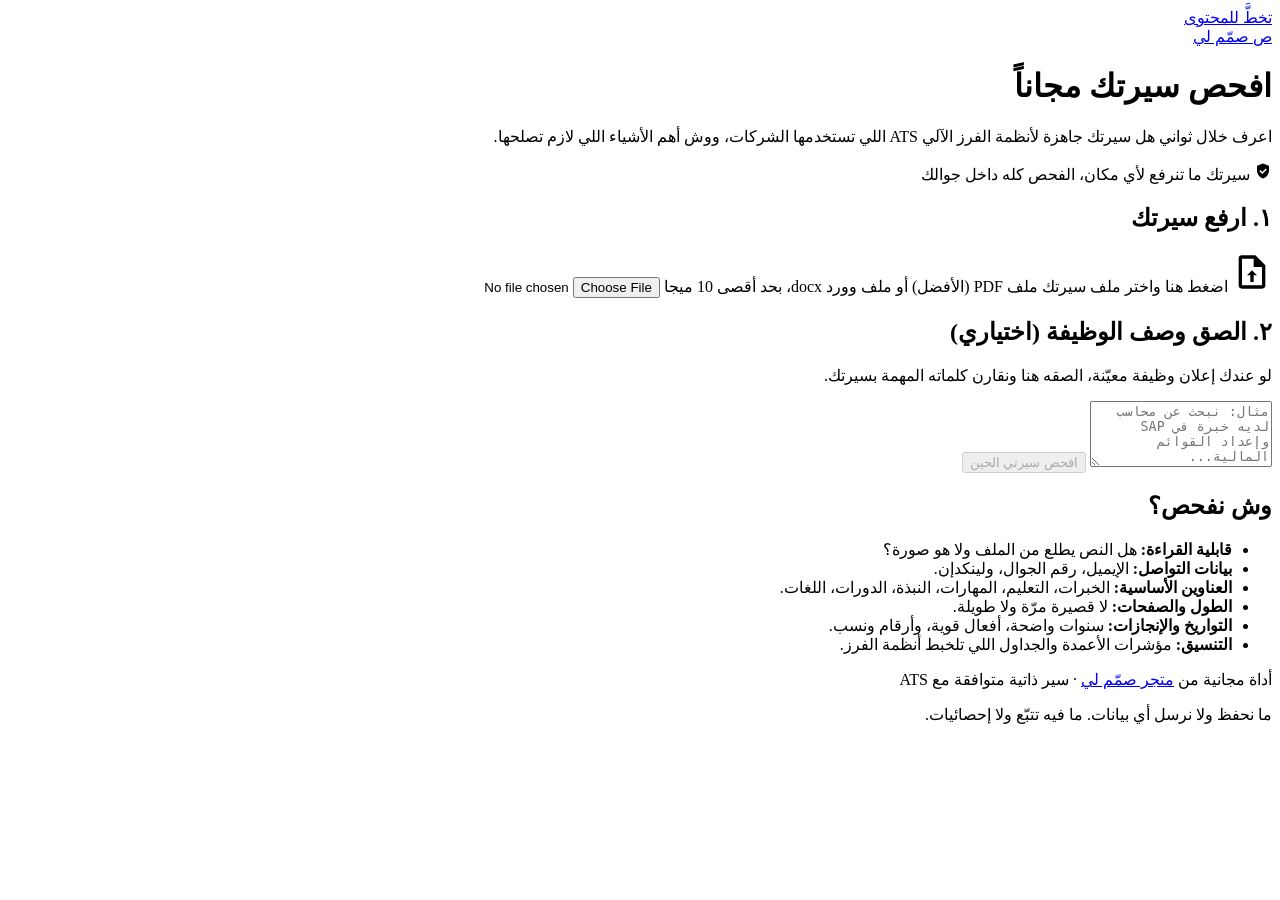
==== index.html @ 7c167434 "Add files via upload" ====
<!doctype html>
<html lang="ar" dir="rtl">
<head>
<meta charset="utf-8">
<meta name="viewport" content="width=device-width, initial-scale=1">
<title>افحص سيرتك الذاتية ATS مجاناً | صمّم لي</title>
<meta name="description" content="أداة مجانية من صمّم لي تفحص سيرتك الذاتية وتعطيك نسبة جاهزية تقديرية لأنظمة الفرز ATS وأهم الملاحظات خلال ثواني. الفحص كله داخل جهازك وسيرتك ما تنرفع لأي مكان.">
<meta name="theme-color" content="#141e38">
<link rel="canonical" href="https://fooz1980k-sudo.github.io/smmly-ats-check/">
<meta property="og:type" content="website">
<meta property="og:locale" content="ar_SA">
<meta property="og:site_name" content="صمّم لي">
<meta property="og:title" content="افحص سيرتك الذاتية ATS مجاناً | صمّم لي">
<meta property="og:description" content="ارفع سيرتك PDF واعرف نسبة جاهزيتها لأنظمة الفرز ATS وأهم الملاحظات فوراً. مجاني، وسيرتك ما تطلع من جهازك.">
<meta property="og:url" content="https://fooz1980k-sudo.github.io/smmly-ats-check/">
<meta property="og:image" content="https://fooz1980k-sudo.github.io/smmly-ats-check/assets/og.jpg">
<meta property="og:image:width" content="1200">
<meta property="og:image:height" content="630">
<meta property="og:image:alt" content="افحص سيرتك مجاناً - أداة فحص ATS من صمّم لي">
<meta name="twitter:card" content="summary_large_image">
<meta name="twitter:title" content="افحص سيرتك الذاتية ATS مجاناً | صمّم لي">
<meta name="twitter:description" content="نسبة جاهزية تقديرية لسيرتك مع أنظمة الفرز ATS وأهم الملاحظات، مجاناً وداخل جهازك.">
<meta name="twitter:image" content="https://fooz1980k-sudo.github.io/smmly-ats-check/assets/og.jpg">
<link rel="icon" href="assets/favicon.svg" type="image/svg+xml">
<link rel="preconnect" href="https://fonts.googleapis.com">
<link rel="preconnect" href="https://fonts.gstatic.com" crossorigin>
<link href="https://fonts.googleapis.com/css2?family=IBM+Plex+Sans+Arabic:wght@400;500;600;700&display=swap" rel="stylesheet">
<link rel="stylesheet" href="assets/style.css">
</head>
<body>
<a class="skip" href="#main">تخطَّ للمحتوى</a>

<header class="hero">
  <div class="wrap">
    <a class="brand" href="https://smmlystore.com/" target="_blank" rel="noopener" aria-label="متجر صمّم لي">
      <span class="brand-mark" aria-hidden="true">ص</span>
      <span class="brand-name">صمّم لي</span>
    </a>
    <h1>افحص سيرتك <span class="accent">مجاناً</span></h1>
    <p class="lead">اعرف خلال ثواني هل سيرتك جاهزة لأنظمة الفرز الآلي <bdi>ATS</bdi> اللي تستخدمها الشركات، ووش أهم الأشياء اللي لازم تصلحها.</p>
    <p class="privacy" id="privacy">
      <svg viewBox="0 0 24 24" width="18" height="18" aria-hidden="true"><path fill="currentColor" d="M12 2 4 5v6c0 5 3.4 9.7 8 11 4.6-1.3 8-6 8-11V5l-8-3Zm-1 14-4-4 1.4-1.4L11 13.2l4.6-4.6L17 10l-6 6Z"/></svg>
      <span>سيرتك ما تنرفع لأي مكان، الفحص كله داخل جوالك</span>
    </p>
  </div>
</header>

<main id="main" class="wrap">
  <section class="card upload-card" aria-labelledby="upload-title">
    <h2 id="upload-title">١. ارفع سيرتك</h2>
    <label class="drop" id="drop" for="cv">
      <svg viewBox="0 0 24 24" width="40" height="40" aria-hidden="true"><path fill="currentColor" d="M14 2H6a2 2 0 0 0-2 2v16a2 2 0 0 0 2 2h12a2 2 0 0 0 2-2V8l-6-6Zm4 18H6V4h7v5h5v11Zm-9-6h2v4h2v-4h2l-3-3-3 3Z"/></svg>
      <span class="drop-title">اضغط هنا واختر ملف سيرتك</span>
      <span class="drop-hint">ملف <bdi>PDF</bdi> (الأفضل) أو ملف وورد <bdi>docx</bdi>، بحد أقصى 10 ميجا</span>
      <span class="file-name" id="fileName" hidden></span>
    </label>
    <input id="cv" class="sr-only" type="file" accept=".pdf,application/pdf,.docx,application/vnd.openxmlformats-officedocument.wordprocessingml.document">

    <h2 class="mt" id="jd-title"><label for="jd">٢. الصق وصف الوظيفة (اختياري)</label></h2>
    <p class="muted small" id="jd-help">لو عندك إعلان وظيفة معيّنة، الصقه هنا ونقارن كلماته المهمة بسيرتك.</p>
    <textarea id="jd" rows="4" aria-describedby="jd-help" placeholder="مثال: نبحث عن محاسب لديه خبرة في SAP وإعداد القوائم المالية..."></textarea>

    <button id="go" class="btn btn-primary btn-block" type="button" disabled>افحص سيرتي الحين</button>
    <p class="error" id="error" role="alert" hidden></p>
  </section>

  <section id="results" class="results" aria-live="polite" aria-busy="false" tabindex="-1">
    <div id="loading" class="card loading" hidden>
      <span class="spinner" aria-hidden="true"></span>
      <span>جاري قراءة سيرتك وفحصها داخل جهازك...</span>
    </div>

    <div id="report" hidden>
      <div class="card score-card">
        <div class="ring-wrap">
          <svg class="ring" viewBox="0 0 120 120" aria-hidden="true">
            <circle class="ring-bg" cx="60" cy="60" r="52"></circle>
            <circle class="ring-fg" id="ringFg" cx="60" cy="60" r="52"></circle>
          </svg>
          <div class="ring-text">
            <span class="ring-num" id="scoreNum">0٪</span>
            <span class="ring-sub">جاهزية تقديرية</span>
          </div>
        </div>
        <p class="score-label" id="scoreLabel"></p>
        <p class="score-sum" id="scoreSummary"></p>
        <p class="disclaimer">النتيجة تقديرية مبنية على قواعد عامة لأنظمة الفرز (ATS)، وما تمثل نظام شركة معينة.</p>
      </div>

      <div id="imageWarn" class="card warn-card" hidden>
        <h3>⚠️ سيرتك صورة!</h3>
        <p>ما قدرنا نقرأ نص من الملف. غالباً سيرتك محفوظة كصورة أو مسوية من برنامج تصميم بدون نص حقيقي، وأنظمة الـ <bdi>ATS</bdi> بتشوفها <strong>فاضية</strong> وممكن ترفضها تلقائياً.</p>
        <p class="small">الحل: سوّها من جديد بقالب نصّي متوافق مع ATS، وصدّرها PDF من Word أو Google Docs.</p>
      </div>

      <div class="card">
        <h3>أهم الملاحظات</h3>
        <ol class="issues" id="issues"></ol>
      </div>

      <div class="card" id="jdCard" hidden>
        <h3>التطابق مع وصف الوظيفة: <span id="jdPct" class="pct"></span></h3>
        <p class="small muted" id="jdNote"></p>
        <h4>كلمات موجودة في سيرتك</h4>
        <ul class="chips ok" id="jdMatched"></ul>
        <h4>كلمات ناقصة (أضفها لو تنطبق عليك)</h4>
        <ul class="chips miss" id="jdMissing"></ul>
      </div>

      <div class="card cta-card">
        <h3>تبي سيرتك تعدّي الفرز وتوصل للمقابلة؟</h3>
        <p>فريق <strong>صمّم لي</strong> يصمم لك سيرة متوافقة مع <bdi>ATS</bdi> بالعربي والإنجليزي.</p>
        <a class="btn btn-primary btn-block" id="ctaFix" target="_blank" rel="noopener" href="https://smmlystore.com/%D8%A7%D9%84%D8%B3%D9%8A%D8%B1-%D8%A7%D9%84%D8%B0%D8%A7%D8%AA%D9%8A%D8%A9/c1544023681">خلّنا نصلحها لك</a>
        <a class="btn btn-gold btn-block" id="ctaPro" target="_blank" rel="noopener" href="https://smmlystore.com/%D9%81%D8%AD%D8%B5-%D8%A7%D9%84%D8%B3%D9%8A%D8%B1%D8%A9-%D8%A7%D9%84%D8%B0%D8%A7%D8%AA%D9%8A%D8%A9-ats-%D9%88%D8%AA%D9%82%D8%B1%D9%8A%D8%B1-%D9%86%D8%B3%D8%A8%D8%A9-%D8%A7%D9%84%D8%AA%D9%88%D8%A7%D9%81%D9%82-%D9%88%D8%A7%D9%84%D8%AA%D8%B9%D8%AF%D9%8A%D9%84%D8%A7%D8%AA-%D8%B5%D9%85%D9%85-%D9%84%D9%8A/p1428054391">تبي تقرير مفصّل؟ فحص احترافي</a>
        <p class="coupon">أول طلب؟ كود <code dir="ltr">FIRST15</code> خصم 15٪</p>
        <a class="btn btn-wa btn-block" target="_blank" rel="noopener" href="https://wa.me/966503422957">
          <svg viewBox="0 0 24 24" width="20" height="20" aria-hidden="true"><path fill="currentColor" d="M12 2a10 10 0 0 0-8.6 15.1L2 22l5-1.3A10 10 0 1 0 12 2Zm0 18.2a8.2 8.2 0 0 1-4.2-1.2l-.3-.2-3 .8.8-2.9-.2-.3A8.2 8.2 0 1 1 12 20.2Zm4.5-6.1c-.2-.1-1.5-.7-1.7-.8-.2-.1-.4-.1-.6.1l-.8 1c-.1.2-.3.2-.5.1a6.7 6.7 0 0 1-3.3-2.9c-.3-.4.2-.4.7-1.3.1-.2 0-.3 0-.4l-.8-1.8c-.2-.5-.4-.4-.6-.4h-.5a1 1 0 0 0-.7.3 3 3 0 0 0-.9 2.2c0 1.3.9 2.5 1 2.7.1.2 1.8 2.8 4.4 3.9 1.6.7 2.3.8 3.1.6.5-.1 1.5-.6 1.7-1.2.2-.6.2-1.1.2-1.2-.1-.1-.3-.2-.5-.3Z"/></svg>
          <span>كلّمنا واتساب</span>
        </a>
      </div>

      <details class="card checklist">
        <summary>القائمة الكاملة للفحص (<span id="passCount"></span>)</summary>
        <ul id="checks"></ul>
        <p class="small muted">كل بند له وزن من 100، والنتيجة مجموع النقاط. القواعد عامة وتنطبق على أغلب أنظمة الفرز.</p>
      </details>

      <button id="again" class="btn btn-ghost btn-block" type="button">افحص ملف ثاني</button>
    </div>
  </section>

  <section class="card how" aria-labelledby="how-title">
    <h2 id="how-title">وش نفحص؟</h2>
    <ul class="how-list">
      <li><strong>قابلية القراءة:</strong> هل النص يطلع من الملف ولا هو صورة؟</li>
      <li><strong>بيانات التواصل:</strong> الإيميل، رقم الجوال، ولينكدإن.</li>
      <li><strong>العناوين الأساسية:</strong> الخبرات، التعليم، المهارات، النبذة، الدورات، اللغات.</li>
      <li><strong>الطول والصفحات:</strong> لا قصيرة مرّة ولا طويلة.</li>
      <li><strong>التواريخ والإنجازات:</strong> سنوات واضحة، أفعال قوية، وأرقام ونسب.</li>
      <li><strong>التنسيق:</strong> مؤشرات الأعمدة والجداول اللي تلخبط أنظمة الفرز.</li>
    </ul>
  </section>
</main>

<footer class="footer">
  <div class="wrap">
    <p>أداة مجانية من <a href="https://smmlystore.com/" target="_blank" rel="noopener">متجر صمّم لي</a> · سير ذاتية متوافقة مع ATS</p>
    <p class="small">ما نحفظ ولا نرسل أي بيانات. ما فيه تتبّع ولا إحصائيات.</p>
  </div>
</footer>

<script src="assets/vendor/pdfjs/pdf.min.js"></script>
<script src="assets/app.js"></script>
</body>
</html>
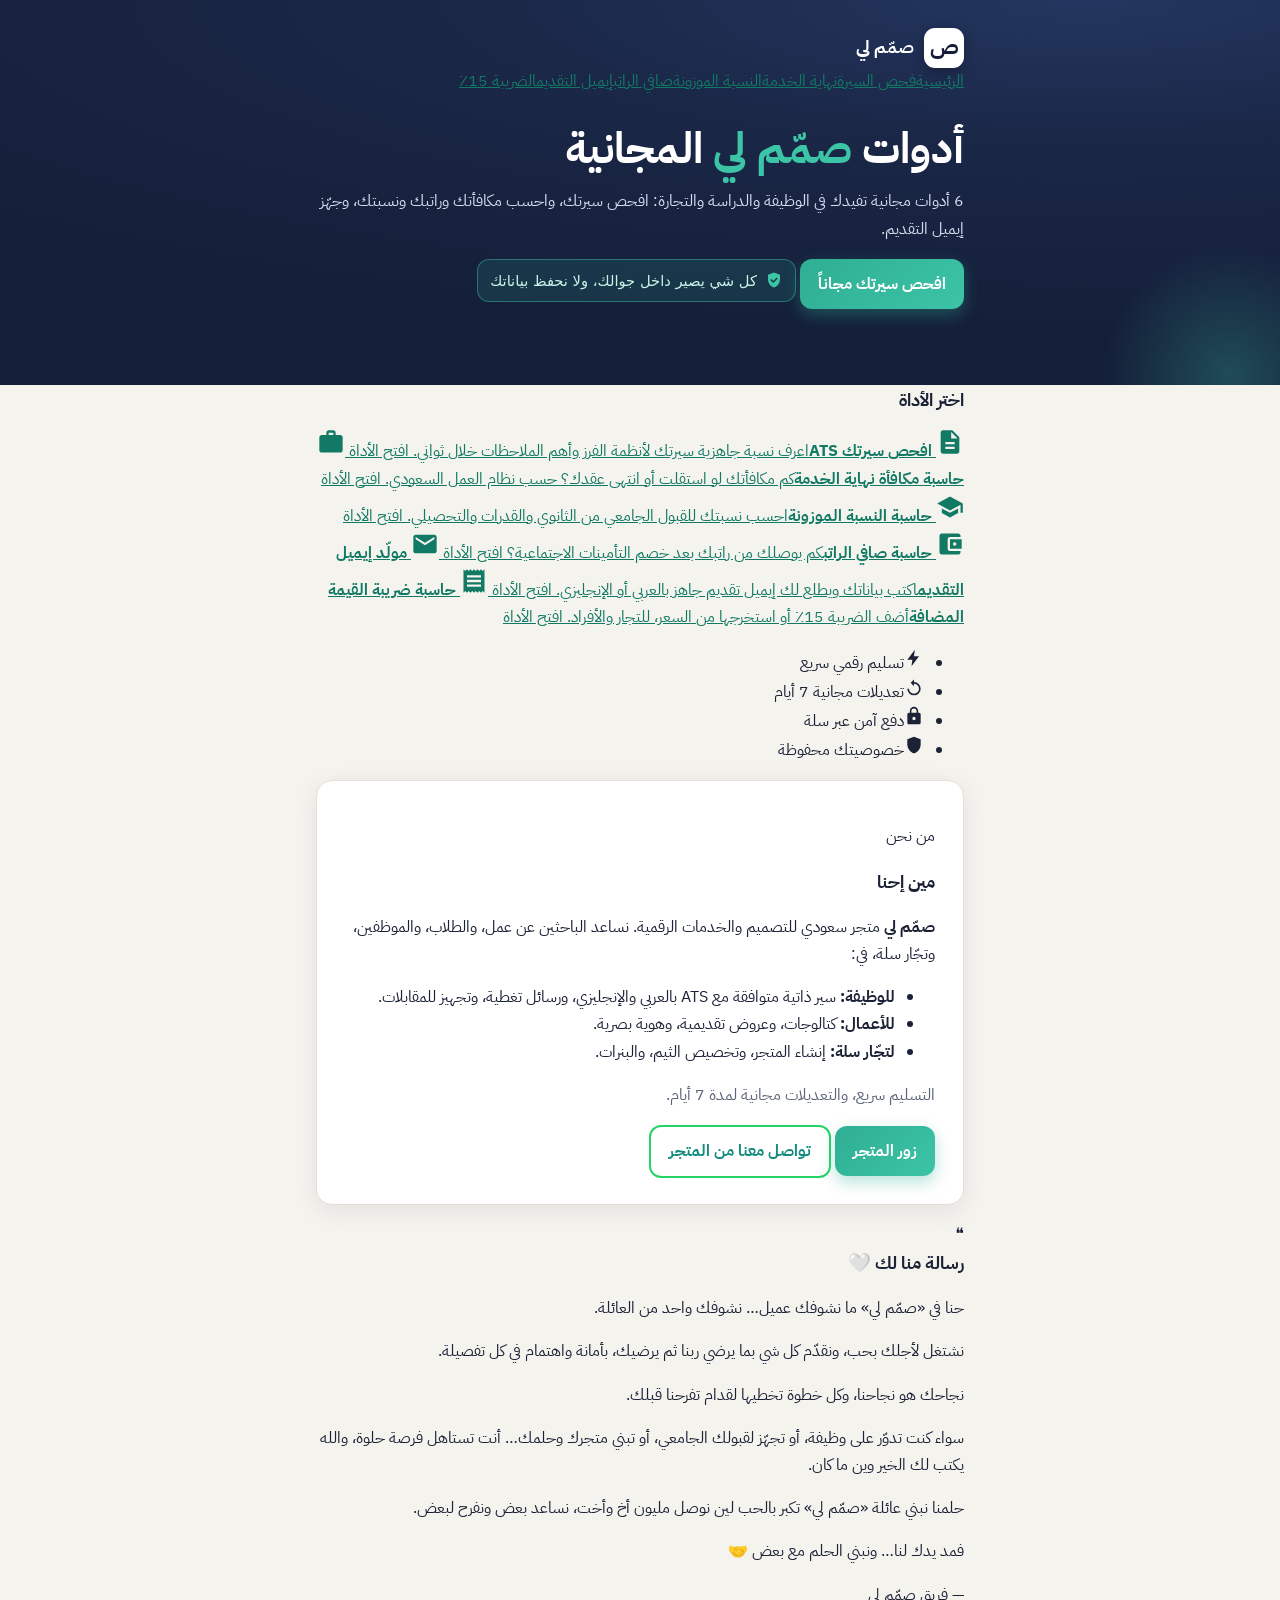
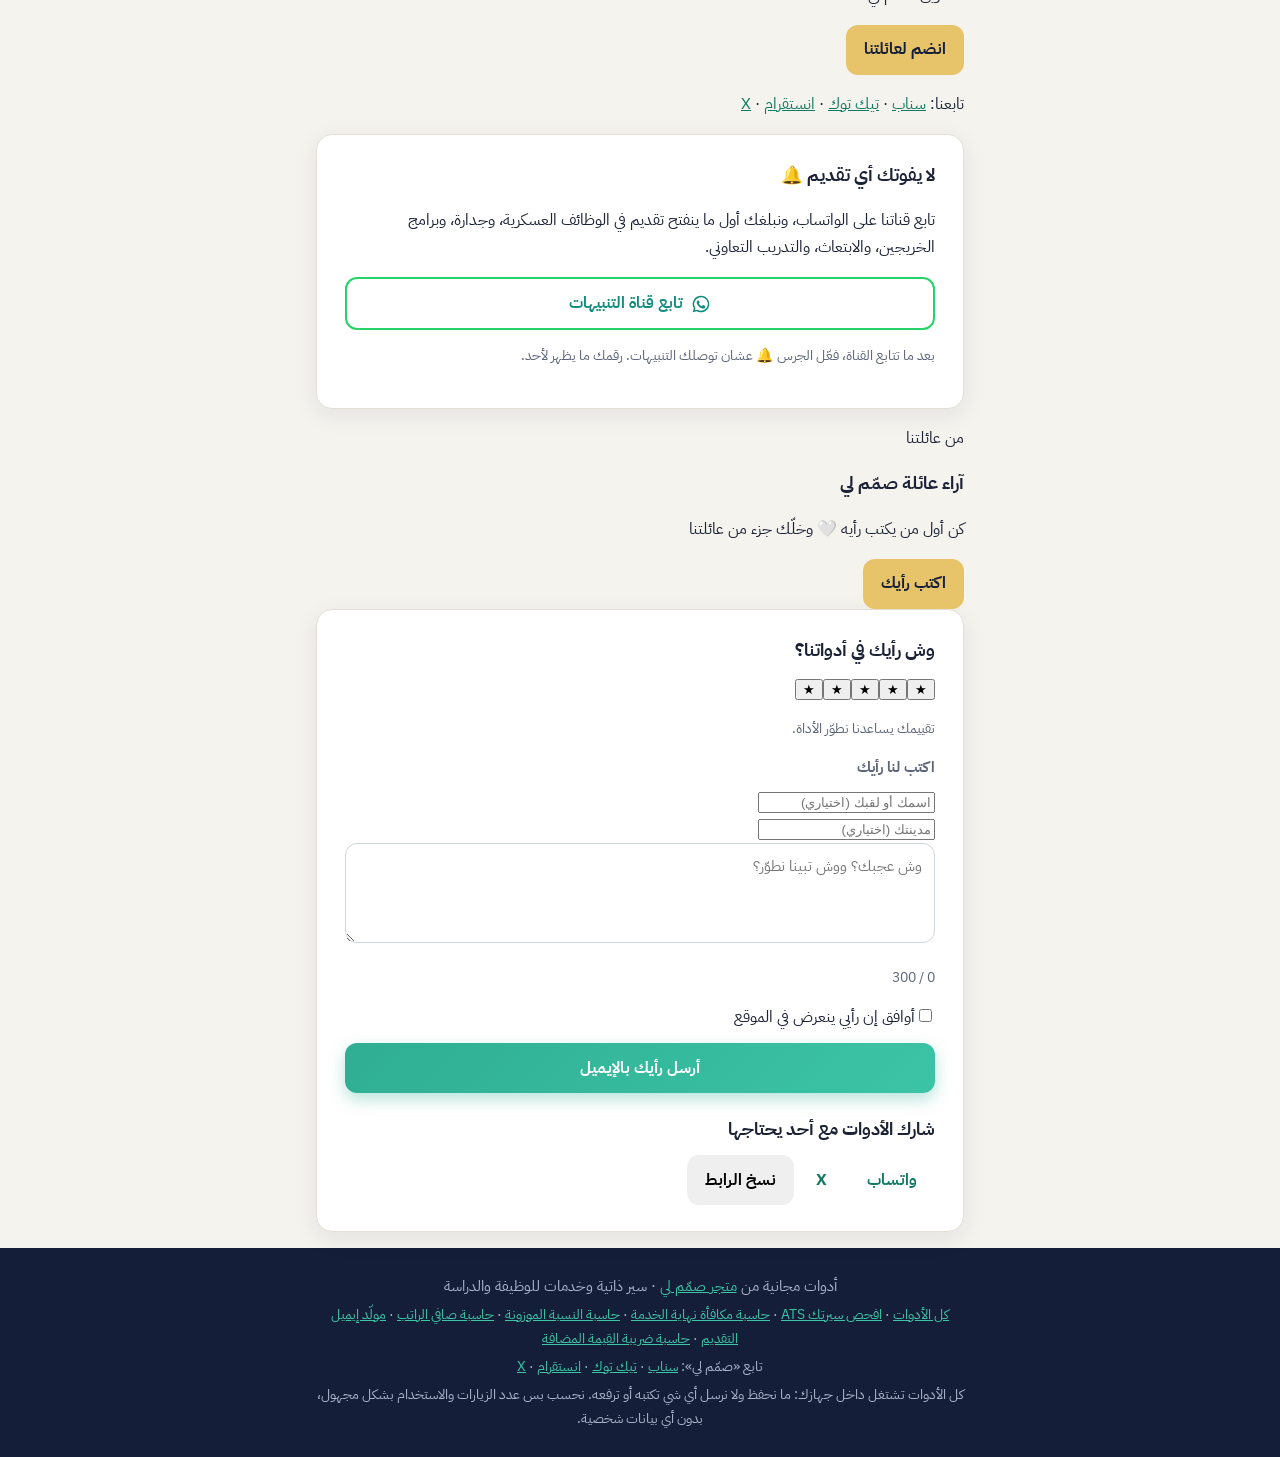
==== commit 928ca857: "hub: 6 free tools + share card + alerts + reviews" ====
--- a/index.html
+++ b/index.html
@@ -3,153 +3,194 @@
 <head>
 <meta charset="utf-8">
 <meta name="viewport" content="width=device-width, initial-scale=1">
-<title>افحص سيرتك الذاتية ATS مجاناً | صمّم لي</title>
-<meta name="description" content="أداة مجانية من صمّم لي تفحص سيرتك الذاتية وتعطيك نسبة جاهزية تقديرية لأنظمة الفرز ATS وأهم الملاحظات خلال ثواني. الفحص كله داخل جهازك وسيرتك ما تنرفع لأي مكان.">
+<title>أدوات صمّم لي المجانية | فحص السيرة وحاسبات للموظفين والطلاب</title>
+<meta name="description" content="أدوات مجانية من صمّم لي: فحص السيرة الذاتية ATS، حاسبة مكافأة نهاية الخدمة، النسبة الموزونة، صافي الراتب بعد التأمينات، مولّد إيميل التقديم، وحاسبة ضريبة القيمة المضافة 15٪.">
 <meta name="theme-color" content="#141e38">
-<link rel="canonical" href="https://fooz1980k-sudo.github.io/smmly-ats-check/">
+<link rel="canonical" href="https://fooz1980k-sudo.github.io/fahs/">
 <meta property="og:type" content="website">
 <meta property="og:locale" content="ar_SA">
 <meta property="og:site_name" content="صمّم لي">
-<meta property="og:title" content="افحص سيرتك الذاتية ATS مجاناً | صمّم لي">
-<meta property="og:description" content="ارفع سيرتك PDF واعرف نسبة جاهزيتها لأنظمة الفرز ATS وأهم الملاحظات فوراً. مجاني، وسيرتك ما تطلع من جهازك.">
-<meta property="og:url" content="https://fooz1980k-sudo.github.io/smmly-ats-check/">
-<meta property="og:image" content="https://fooz1980k-sudo.github.io/smmly-ats-check/assets/og.jpg">
+<meta property="og:title" content="أدوات صمّم لي المجانية">
+<meta property="og:description" content="افحص سيرتك، احسب مكافأة نهاية الخدمة وصافي راتبك ونسبتك الموزونة، وجهّز إيميل التقديم. مجاناً وداخل جهازك.">
+<meta property="og:url" content="https://fooz1980k-sudo.github.io/fahs/">
+<meta property="og:image" content="https://fooz1980k-sudo.github.io/fahs/assets/og-hub.jpg">
 <meta property="og:image:width" content="1200">
 <meta property="og:image:height" content="630">
-<meta property="og:image:alt" content="افحص سيرتك مجاناً - أداة فحص ATS من صمّم لي">
+<meta property="og:image:alt" content="أدوات صمّم لي المجانية">
 <meta name="twitter:card" content="summary_large_image">
-<meta name="twitter:title" content="افحص سيرتك الذاتية ATS مجاناً | صمّم لي">
-<meta name="twitter:description" content="نسبة جاهزية تقديرية لسيرتك مع أنظمة الفرز ATS وأهم الملاحظات، مجاناً وداخل جهازك.">
-<meta name="twitter:image" content="https://fooz1980k-sudo.github.io/smmly-ats-check/assets/og.jpg">
+<meta name="twitter:title" content="أدوات صمّم لي المجانية">
+<meta name="twitter:description" content="افحص سيرتك، احسب مكافأة نهاية الخدمة وصافي راتبك ونسبتك الموزونة، وجهّز إيميل التقديم. مجاناً وداخل جهازك.">
+<meta name="twitter:image" content="https://fooz1980k-sudo.github.io/fahs/assets/og-hub.jpg">
 <link rel="icon" href="assets/favicon.svg" type="image/svg+xml">
 <link rel="preconnect" href="https://fonts.googleapis.com">
 <link rel="preconnect" href="https://fonts.gstatic.com" crossorigin>
 <link href="https://fonts.googleapis.com/css2?family=IBM+Plex+Sans+Arabic:wght@400;500;600;700&display=swap" rel="stylesheet">
 <link rel="stylesheet" href="assets/style.css">
 </head>
-<body>
+<body data-tool="hub" data-tool-name="أدوات صمّم لي المجانية" data-url="https://fooz1980k-sudo.github.io/fahs/" data-share="أدوات مجانية من صمّم لي تفيدك في الوظيفة والدراسة: فحص السيرة، مكافأة نهاية الخدمة، النسبة الموزونة، صافي الراتب وغيرها.">
 <a class="skip" href="#main">تخطَّ للمحتوى</a>
 
-<header class="hero">
+<header class="hero hero-hub">
   <div class="wrap">
     <a class="brand" href="https://smmlystore.com/" target="_blank" rel="noopener" aria-label="متجر صمّم لي">
       <span class="brand-mark" aria-hidden="true">ص</span>
       <span class="brand-name">صمّم لي</span>
     </a>
-    <h1>افحص سيرتك <span class="accent">مجاناً</span></h1>
-    <p class="lead">اعرف خلال ثواني هل سيرتك جاهزة لأنظمة الفرز الآلي <bdi>ATS</bdi> اللي تستخدمها الشركات، ووش أهم الأشياء اللي لازم تصلحها.</p>
-    <p class="privacy" id="privacy">
-      <svg viewBox="0 0 24 24" width="18" height="18" aria-hidden="true"><path fill="currentColor" d="M12 2 4 5v6c0 5 3.4 9.7 8 11 4.6-1.3 8-6 8-11V5l-8-3Zm-1 14-4-4 1.4-1.4L11 13.2l4.6-4.6L17 10l-6 6Z"/></svg>
-      <span>سيرتك ما تنرفع لأي مكان، الفحص كله داخل جوالك</span>
-    </p>
+    <nav class="topnav" aria-label="أدوات صمّم لي المجانية"><a href="./" aria-current="page">الرئيسية</a><a href="fahs-cv/">فحص السيرة</a><a href="mukafaa/">نهاية الخدمة</a><a href="mawzoona/">النسبة الموزونة</a><a href="rateb/">صافي الراتب</a><a href="khitab/">إيميل التقديم</a><a href="dareeba/">الضريبة 15٪</a></nav>
+    <h1>أدوات <span class="accent">صمّم لي</span> المجانية</h1>
+    <p class="lead">6 أدوات مجانية تفيدك في الوظيفة والدراسة والتجارة: افحص سيرتك، واحسب مكافأتك وراتبك ونسبتك، وجهّز إيميل التقديم.</p>
+    <a class="btn btn-primary hero-cta" href="fahs-cv/">افحص سيرتك مجاناً</a>
+    <p class="privacy"><svg viewBox="0 0 24 24" width="18" height="18" aria-hidden="true"><path fill="currentColor" d="M12 2 4 5v6c0 5 3.4 9.7 8 11 4.6-1.3 8-6 8-11V5l-8-3Zm-1 14-4-4 1.4-1.4L11 13.2l4.6-4.6L17 10l-6 6Z"/></svg><span>كل شي يصير داخل جوالك، ولا نحفظ بياناتك</span></p>
   </div>
 </header>
 
 <main id="main" class="wrap">
-  <section class="card upload-card" aria-labelledby="upload-title">
-    <h2 id="upload-title">١. ارفع سيرتك</h2>
-    <label class="drop" id="drop" for="cv">
-      <svg viewBox="0 0 24 24" width="40" height="40" aria-hidden="true"><path fill="currentColor" d="M14 2H6a2 2 0 0 0-2 2v16a2 2 0 0 0 2 2h12a2 2 0 0 0 2-2V8l-6-6Zm4 18H6V4h7v5h5v11Zm-9-6h2v4h2v-4h2l-3-3-3 3Z"/></svg>
-      <span class="drop-title">اضغط هنا واختر ملف سيرتك</span>
-      <span class="drop-hint">ملف <bdi>PDF</bdi> (الأفضل) أو ملف وورد <bdi>docx</bdi>، بحد أقصى 10 ميجا</span>
-      <span class="file-name" id="fileName" hidden></span>
-    </label>
-    <input id="cv" class="sr-only" type="file" accept=".pdf,application/pdf,.docx,application/vnd.openxmlformats-officedocument.wordprocessingml.document">
+  <h2 class="sec-title">اختر الأداة</h2>
+  <div class="tools-grid">
+    <a class="tool-card" href="fahs-cv/" data-tool-link="cv">
+      <span class="tool-ic" aria-hidden="true"><svg viewBox="0 0 24 24" width="28" height="28"><path fill="currentColor" d="M14 2H6c-1.1 0-2 .9-2 2v16c0 1.1.9 2 2 2h12c1.1 0 2-.9 2-2V8l-6-6Zm2 16H8v-2h8v2Zm0-4H8v-2h8v2Zm-3-5V3.5L18.5 9H13Z"/></svg></span>
+      <span class="tool-txt"><b>افحص سيرتك ATS</b><span>اعرف نسبة جاهزية سيرتك لأنظمة الفرز وأهم الملاحظات خلال ثواني.</span></span>
+      <span class="tool-go">افتح الأداة</span>
+    </a>
+    <a class="tool-card" href="mukafaa/" data-tool-link="mukafaa">
+      <span class="tool-ic" aria-hidden="true"><svg viewBox="0 0 24 24" width="28" height="28"><path fill="currentColor" d="M20 6h-4V4c0-1.1-.9-2-2-2h-4c-1.1 0-2 .9-2 2v2H4c-1.1 0-2 .9-2 2v11c0 1.1.9 2 2 2h16c1.1 0 2-.9 2-2V8c0-1.1-.9-2-2-2Zm-6 0h-4V4h4v2Z"/></svg></span>
+      <span class="tool-txt"><b>حاسبة مكافأة نهاية الخدمة</b><span>كم مكافأتك لو استقلت أو انتهى عقدك؟ حسب نظام العمل السعودي.</span></span>
+      <span class="tool-go">افتح الأداة</span>
+    </a>
+    <a class="tool-card" href="mawzoona/" data-tool-link="mawzoona">
+      <span class="tool-ic" aria-hidden="true"><svg viewBox="0 0 24 24" width="28" height="28"><path fill="currentColor" d="M5 13.2v4L12 21l7-3.8v-4L12 17l-7-3.8ZM12 3 1 9l11 6 9-4.9V17h2V9L12 3Z"/></svg></span>
+      <span class="tool-txt"><b>حاسبة النسبة الموزونة</b><span>احسب نسبتك للقبول الجامعي من الثانوي والقدرات والتحصيلي.</span></span>
+      <span class="tool-go">افتح الأداة</span>
+    </a>
+    <a class="tool-card" href="rateb/" data-tool-link="rateb">
+      <span class="tool-ic" aria-hidden="true"><svg viewBox="0 0 24 24" width="28" height="28"><path fill="currentColor" d="M21 18v1c0 1.1-.9 2-2 2H5a2 2 0 0 1-2-2V5c0-1.1.9-2 2-2h14c1.1 0 2 .9 2 2v1h-9a2 2 0 0 0-2 2v8c0 1.1.9 2 2 2h9Zm-9-2h10V8H12v8Zm4-2.5a1.5 1.5 0 1 1 0-3 1.5 1.5 0 0 1 0 3Z"/></svg></span>
+      <span class="tool-txt"><b>حاسبة صافي الراتب</b><span>كم يوصلك من راتبك بعد خصم التأمينات الاجتماعية؟</span></span>
+      <span class="tool-go">افتح الأداة</span>
+    </a>
+    <a class="tool-card" href="khitab/" data-tool-link="khitab">
+      <span class="tool-ic" aria-hidden="true"><svg viewBox="0 0 24 24" width="28" height="28"><path fill="currentColor" d="M20 4H4c-1.1 0-2 .9-2 2v12c0 1.1.9 2 2 2h16c1.1 0 2-.9 2-2V6c0-1.1-.9-2-2-2Zm0 4-8 5-8-5V6l8 5 8-5v2Z"/></svg></span>
+      <span class="tool-txt"><b>مولّد إيميل التقديم</b><span>اكتب بياناتك ويطلع لك إيميل تقديم جاهز بالعربي أو الإنجليزي.</span></span>
+      <span class="tool-go">افتح الأداة</span>
+    </a>
+    <a class="tool-card" href="dareeba/" data-tool-link="dareeba">
+      <span class="tool-ic" aria-hidden="true"><svg viewBox="0 0 24 24" width="28" height="28"><path fill="currentColor" d="M18 17H6v-2h12v2Zm0-4H6v-2h12v2Zm0-4H6V7h12v2ZM3 22l1.5-1.5L6 22l1.5-1.5L9 22l1.5-1.5L12 22l1.5-1.5L15 22l1.5-1.5L18 22l1.5-1.5L21 22V2l-1.5 1.5L18 2l-1.5 1.5L15 2l-1.5 1.5L12 2l-1.5 1.5L9 2 7.5 3.5 6 2 4.5 3.5 3 2v20Z"/></svg></span>
+      <span class="tool-txt"><b>حاسبة ضريبة القيمة المضافة</b><span>أضف الضريبة 15٪ أو استخرجها من السعر، للتجار والأفراد.</span></span>
+      <span class="tool-go">افتح الأداة</span>
+    </a>
+  </div>
 
-    <h2 class="mt" id="jd-title"><label for="jd">٢. الصق وصف الوظيفة (اختياري)</label></h2>
-    <p class="muted small" id="jd-help">لو عندك إعلان وظيفة معيّنة، الصقه هنا ونقارن كلماته المهمة بسيرتك.</p>
-    <textarea id="jd" rows="4" aria-describedby="jd-help" placeholder="مثال: نبحث عن محاسب لديه خبرة في SAP وإعداد القوائم المالية..."></textarea>
+  <ul class="trust" aria-label="ليش صمّم لي">
+    <li><span class="t-ic" aria-hidden="true"><svg viewBox="0 0 24 24" width="20" height="20"><path fill="currentColor" d="M13 2 4 14h6l-1 8 9-12h-6l1-8Z"/></svg></span>تسليم رقمي سريع</li>
+    <li><span class="t-ic" aria-hidden="true"><svg viewBox="0 0 24 24" width="20" height="20"><path fill="currentColor" d="M12 6V3L8 7l4 4V8a6 6 0 1 1-6 6H4a8 8 0 1 0 8-8Z"/></svg></span>تعديلات مجانية 7 أيام</li>
+    <li><span class="t-ic" aria-hidden="true"><svg viewBox="0 0 24 24" width="20" height="20"><path fill="currentColor" d="M18 8h-1V6a5 5 0 0 0-10 0v2H6a2 2 0 0 0-2 2v10c0 1.1.9 2 2 2h12a2 2 0 0 0 2-2V10a2 2 0 0 0-2-2Zm-6 9a2 2 0 1 1 0-4 2 2 0 0 1 0 4Zm3.1-9H8.9V6a3.1 3.1 0 0 1 6.2 0v2Z"/></svg></span>دفع آمن عبر سلة</li>
+    <li><span class="t-ic" aria-hidden="true"><svg viewBox="0 0 24 24" width="20" height="20"><path fill="currentColor" d="M12 2 4 5v6c0 5 3.4 9.7 8 11 4.6-1.3 8-6 8-11V5l-8-3Z"/></svg></span>خصوصيتك محفوظة</li>
+  </ul>
 
-    <button id="go" class="btn btn-primary btn-block" type="button" disabled>افحص سيرتي الحين</button>
-    <p class="error" id="error" role="alert" hidden></p>
-  </section>
-
-  <section id="results" class="results" aria-live="polite" aria-busy="false" tabindex="-1">
-    <div id="loading" class="card loading" hidden>
-      <span class="spinner" aria-hidden="true"></span>
-      <span>جاري قراءة سيرتك وفحصها داخل جهازك...</span>
-    </div>
-
-    <div id="report" hidden>
-      <div class="card score-card">
-        <div class="ring-wrap">
-          <svg class="ring" viewBox="0 0 120 120" aria-hidden="true">
-            <circle class="ring-bg" cx="60" cy="60" r="52"></circle>
-            <circle class="ring-fg" id="ringFg" cx="60" cy="60" r="52"></circle>
-          </svg>
-          <div class="ring-text">
-            <span class="ring-num" id="scoreNum">0٪</span>
-            <span class="ring-sub">جاهزية تقديرية</span>
-          </div>
-        </div>
-        <p class="score-label" id="scoreLabel"></p>
-        <p class="score-sum" id="scoreSummary"></p>
-        <p class="disclaimer">النتيجة تقديرية مبنية على قواعد عامة لأنظمة الفرز (ATS)، وما تمثل نظام شركة معينة.</p>
-      </div>
-
-      <div id="imageWarn" class="card warn-card" hidden>
-        <h3>⚠️ سيرتك صورة!</h3>
-        <p>ما قدرنا نقرأ نص من الملف. غالباً سيرتك محفوظة كصورة أو مسوية من برنامج تصميم بدون نص حقيقي، وأنظمة الـ <bdi>ATS</bdi> بتشوفها <strong>فاضية</strong> وممكن ترفضها تلقائياً.</p>
-        <p class="small">الحل: سوّها من جديد بقالب نصّي متوافق مع ATS، وصدّرها PDF من Word أو Google Docs.</p>
-      </div>
-
-      <div class="card">
-        <h3>أهم الملاحظات</h3>
-        <ol class="issues" id="issues"></ol>
-      </div>
-
-      <div class="card" id="jdCard" hidden>
-        <h3>التطابق مع وصف الوظيفة: <span id="jdPct" class="pct"></span></h3>
-        <p class="small muted" id="jdNote"></p>
-        <h4>كلمات موجودة في سيرتك</h4>
-        <ul class="chips ok" id="jdMatched"></ul>
-        <h4>كلمات ناقصة (أضفها لو تنطبق عليك)</h4>
-        <ul class="chips miss" id="jdMissing"></ul>
-      </div>
-
-      <div class="card cta-card">
-        <h3>تبي سيرتك تعدّي الفرز وتوصل للمقابلة؟</h3>
-        <p>فريق <strong>صمّم لي</strong> يصمم لك سيرة متوافقة مع <bdi>ATS</bdi> بالعربي والإنجليزي.</p>
-        <a class="btn btn-primary btn-block" id="ctaFix" target="_blank" rel="noopener" href="https://smmlystore.com/%D8%A7%D9%84%D8%B3%D9%8A%D8%B1-%D8%A7%D9%84%D8%B0%D8%A7%D8%AA%D9%8A%D8%A9/c1544023681">خلّنا نصلحها لك</a>
-        <a class="btn btn-gold btn-block" id="ctaPro" target="_blank" rel="noopener" href="https://smmlystore.com/%D9%81%D8%AD%D8%B5-%D8%A7%D9%84%D8%B3%D9%8A%D8%B1%D8%A9-%D8%A7%D9%84%D8%B0%D8%A7%D8%AA%D9%8A%D8%A9-ats-%D9%88%D8%AA%D9%82%D8%B1%D9%8A%D8%B1-%D9%86%D8%B3%D8%A8%D8%A9-%D8%A7%D9%84%D8%AA%D9%88%D8%A7%D9%81%D9%82-%D9%88%D8%A7%D9%84%D8%AA%D8%B9%D8%AF%D9%8A%D9%84%D8%A7%D8%AA-%D8%B5%D9%85%D9%85-%D9%84%D9%8A/p1428054391">تبي تقرير مفصّل؟ فحص احترافي</a>
-        <p class="coupon">أول طلب؟ كود <code dir="ltr">FIRST15</code> خصم 15٪</p>
-        <a class="btn btn-wa btn-block" target="_blank" rel="noopener" href="https://wa.me/966503422957">
-          <svg viewBox="0 0 24 24" width="20" height="20" aria-hidden="true"><path fill="currentColor" d="M12 2a10 10 0 0 0-8.6 15.1L2 22l5-1.3A10 10 0 1 0 12 2Zm0 18.2a8.2 8.2 0 0 1-4.2-1.2l-.3-.2-3 .8.8-2.9-.2-.3A8.2 8.2 0 1 1 12 20.2Zm4.5-6.1c-.2-.1-1.5-.7-1.7-.8-.2-.1-.4-.1-.6.1l-.8 1c-.1.2-.3.2-.5.1a6.7 6.7 0 0 1-3.3-2.9c-.3-.4.2-.4.7-1.3.1-.2 0-.3 0-.4l-.8-1.8c-.2-.5-.4-.4-.6-.4h-.5a1 1 0 0 0-.7.3 3 3 0 0 0-.9 2.2c0 1.3.9 2.5 1 2.7.1.2 1.8 2.8 4.4 3.9 1.6.7 2.3.8 3.1.6.5-.1 1.5-.6 1.7-1.2.2-.6.2-1.1.2-1.2-.1-.1-.3-.2-.5-.3Z"/></svg>
-          <span>كلّمنا واتساب</span>
-        </a>
-      </div>
-
-      <details class="card checklist">
-        <summary>القائمة الكاملة للفحص (<span id="passCount"></span>)</summary>
-        <ul id="checks"></ul>
-        <p class="small muted">كل بند له وزن من 100، والنتيجة مجموع النقاط. القواعد عامة وتنطبق على أغلب أنظمة الفرز.</p>
-      </details>
-
-      <button id="again" class="btn btn-ghost btn-block" type="button">افحص ملف ثاني</button>
+  <section class="card about" aria-labelledby="about-t">
+    <p class="eyebrow">من نحن</p>
+    <h2 id="about-t">مين إحنا</h2>
+    <p><strong>صمّم لي</strong> متجر سعودي للتصميم والخدمات الرقمية. نساعد الباحثين عن عمل، والطلاب، والموظفين، وتجّار سلة، في:</p>
+    <ul class="about-list">
+      <li><b>للوظيفة:</b> سير ذاتية متوافقة مع ATS بالعربي والإنجليزي، ورسائل تغطية، وتجهيز للمقابلات.</li>
+      <li><b>للأعمال:</b> كتالوجات، وعروض تقديمية، وهوية بصرية.</li>
+      <li><b>لتجّار سلة:</b> إنشاء المتجر، وتخصيص الثيم، والبنرات.</li>
+    </ul>
+    <p class="muted">التسليم سريع، والتعديلات مجانية لمدة 7 أيام.</p>
+    <div class="row2 mt-s">
+      <a class="btn btn-primary" href="https://smmlystore.com/" target="_blank" rel="noopener" data-cta="store">زور المتجر</a>
+      <a class="btn btn-wa" href="https://smmlystore.com" target="_blank" rel="noopener"><span>تواصل معنا من المتجر</span></a>
     </div>
   </section>
 
-  <section class="card how" aria-labelledby="how-title">
-    <h2 id="how-title">وش نفحص؟</h2>
-    <ul class="how-list">
-      <li><strong>قابلية القراءة:</strong> هل النص يطلع من الملف ولا هو صورة؟</li>
-      <li><strong>بيانات التواصل:</strong> الإيميل، رقم الجوال، ولينكدإن.</li>
-      <li><strong>العناوين الأساسية:</strong> الخبرات، التعليم، المهارات، النبذة، الدورات، اللغات.</li>
-      <li><strong>الطول والصفحات:</strong> لا قصيرة مرّة ولا طويلة.</li>
-      <li><strong>التواريخ والإنجازات:</strong> سنوات واضحة، أفعال قوية، وأرقام ونسب.</li>
-      <li><strong>التنسيق:</strong> مؤشرات الأعمدة والجداول اللي تلخبط أنظمة الفرز.</li>
-    </ul>
+  <section class="letter" id="family" aria-labelledby="letter-t">
+    <span class="letter-orn" aria-hidden="true">❝</span>
+    <h2 id="letter-t" class="letter-h">رسالة منا لك 🤍</h2>
+    <div class="sadu" aria-hidden="true"></div>
+    <p>حنا في «صمّم لي» ما نشوفك عميل… نشوفك واحد من العائلة.</p>
+    <p>نشتغل لأجلك بحب، ونقدّم كل شي بما يرضي ربنا ثم يرضيك، بأمانة واهتمام في كل تفصيلة.</p>
+    <p class="gap">نجاحك هو نجاحنا، وكل خطوة تخطيها لقدام تفرحنا قبلك.</p>
+    <p>سواء كنت تدوّر على وظيفة، أو تجهّز لقبولك الجامعي، أو تبني متجرك وحلمك… أنت تستاهل فرصة حلوة، والله يكتب لك الخير وين ما كان.</p>
+    <p class="gap dream">حلمنا نبني عائلة «صمّم لي» تكبر بالحب لين نوصل مليون أخ وأخت، نساعد بعض ونفرح لبعض.</p>
+    <p class="dream">فمد يدك لنا… ونبني الحلم مع بعض 🤝</p>
+    <div class="sadu" aria-hidden="true"></div>
+    <p class="sign">— فريق صمّم لي</p>
+    <div class="family-cta">
+      <a class="btn btn-gold" href="https://whatsapp.com/channel/0029VbE9THRBadmdqMmXtS2N" target="_blank" rel="noopener" data-cta="family-join">انضم لعائلتنا</a>
+      <p class="follow">تابعنا:
+        <a href="https://www.snapchat.com/add/ii.i69i" target="_blank" rel="noopener" data-cta="snap">سناب</a> ·
+        <a href="https://www.tiktok.com/@smmli_sa" target="_blank" rel="noopener" data-cta="tiktok">تيك توك</a> ·
+        <a href="https://www.instagram.com/smmli_sa" target="_blank" rel="noopener" data-cta="insta">انستقرام</a> ·
+        <a href="https://x.com/smmli_sa" target="_blank" rel="noopener" data-cta="x">X</a>
+      </p>
+    </div>
   </section>
+
+      <section class="card alerts-card" aria-labelledby="alH-t">
+        <h3 id="alH-t">لا يفوتك أي تقديم 🔔</h3>
+        <p>تابع قناتنا على الواتساب، ونبلغك أول ما ينفتح تقديم في الوظائف العسكرية، وجدارة، وبرامج الخريجين، والابتعاث، والتدريب التعاوني.</p>
+        <a class="btn btn-wa btn-block alerts-go" target="_blank" rel="noopener" href="https://whatsapp.com/channel/0029VbE9THRBadmdqMmXtS2N">
+          <svg viewBox="0 0 24 24" width="20" height="20" aria-hidden="true"><path fill="currentColor" d="M12 2a10 10 0 0 0-8.6 15.1L2 22l5-1.3A10 10 0 1 0 12 2Zm0 18.2a8.2 8.2 0 0 1-4.2-1.2l-.3-.2-3 .8.8-2.9-.2-.3A8.2 8.2 0 1 1 12 20.2Zm4.5-6.1c-.2-.1-1.5-.7-1.7-.8-.2-.1-.4-.1-.6.1l-.8 1c-.1.2-.3.2-.5.1a6.7 6.7 0 0 1-3.3-2.9c-.3-.4.2-.4.7-1.3.1-.2 0-.3 0-.4l-.8-1.8c-.2-.5-.4-.4-.6-.4h-.5a1 1 0 0 0-.7.3 3 3 0 0 0-.9 2.2c0 1.3.9 2.5 1 2.7.1.2 1.8 2.8 4.4 3.9 1.6.7 2.3.8 3.1.6.5-.1 1.5-.6 1.7-1.2.2-.6.2-1.1.2-1.2-.1-.1-.3-.2-.5-.3Z"/></svg>
+          <span>تابع قناة التنبيهات</span>
+        </a>
+        <p class="small muted alerts-note">بعد ما تتابع القناة، فعّل الجرس 🔔 عشان توصلك التنبيهات. رقمك ما يظهر لأحد.</p>
+      </section>
+
+  <section class="reviews" aria-labelledby="rv-t">
+    <p class="eyebrow">من عائلتنا</p>
+    <h2 id="rv-t">آراء عائلة صمّم لي</h2>
+    <div id="reviewsEmpty" class="rv-empty">
+      <p>كن أول من يكتب رأيه 🤍 وخلّك جزء من عائلتنا</p>
+      <a class="btn btn-gold" href="#reviewBox" data-cta="first-review">اكتب رأيك</a>
+    </div>
+    <div id="reviewsList" class="rv-list" hidden></div>
+    <button id="reviewsMore" class="btn btn-ghost btn-block" type="button" hidden>عرض الكل</button>
+  </section>
+
+      <div class="card extra-card" id="reviewBox">
+        <h3>وش رأيك في أدواتنا؟</h3>
+        <div class="stars" id="stars" role="radiogroup" aria-label="قيّم بالنجوم">
+          <button type="button" data-v="5" aria-label="5 نجوم">★</button><button type="button" data-v="4" aria-label="4 نجوم">★</button><button type="button" data-v="3" aria-label="3 نجوم">★</button><button type="button" data-v="2" aria-label="نجمتين">★</button><button type="button" data-v="1" aria-label="نجمة">★</button>
+        </div>
+        <p class="small muted" id="rateMsg" aria-live="polite">تقييمك يساعدنا نطوّر الأداة.</p>
+        <div class="review">
+          <h4 class="review-h">اكتب لنا رأيك</h4>
+          <div class="row2">
+            <div><label class="sr-only" for="rvName">الاسم</label><input id="rvName" class="inp" type="text" maxlength="30" autocomplete="given-name" placeholder="اسمك أو لقبك (اختياري)"></div>
+            <div><label class="sr-only" for="rvCity">المدينة</label><input id="rvCity" class="inp" type="text" maxlength="30" placeholder="مدينتك (اختياري)"></div>
+          </div>
+          <label class="sr-only" for="rvMsg">رأيك</label>
+          <textarea id="rvMsg" class="inp" rows="3" maxlength="300" placeholder="وش عجبك؟ ووش تبينا نطوّر؟"></textarea>
+          <p class="rv-count small muted" id="rvCount" aria-live="polite">0 / 300</p>
+          <label class="consent"><input type="checkbox" id="rvOk"><span>أوافق إن رأيي ينعرض في الموقع</span></label>
+          <p class="error small" id="rvErr" role="alert" hidden></p>
+          <a class="btn btn-primary btn-block" id="rvSend" href="mailto:info@smmlystore.com"><span>أرسل رأيك بالإيميل</span></a>
+          <p class="rv-thanks" id="rvThanks" aria-live="polite" hidden>شكراً لك 🤍 اضغط «إرسال» في الإيميل ويوصلنا رأيك، وبنعرضه بعد المراجعة.</p>
+        </div>
+        <h3 class="mt">شارك الأدوات مع أحد يحتاجها</h3>
+        <div class="share">
+          <a class="btn btn-share" id="shareWa" target="_blank" rel="noopener" href="#">واتساب</a>
+          <a class="btn btn-share" id="shareX" target="_blank" rel="noopener" href="#">X</a>
+          <button class="btn btn-share" id="shareCopy" type="button">نسخ الرابط</button>
+        </div>
+      </div>
 </main>
 
 <footer class="footer">
   <div class="wrap">
-    <p>أداة مجانية من <a href="https://smmlystore.com/" target="_blank" rel="noopener">متجر صمّم لي</a> · سير ذاتية متوافقة مع ATS</p>
-    <p class="small">ما نحفظ ولا نرسل أي بيانات. ما فيه تتبّع ولا إحصائيات.</p>
+    <p>أدوات مجانية من <a href="https://smmlystore.com/" target="_blank" rel="noopener">متجر صمّم لي</a> · سير ذاتية وخدمات للوظيفة والدراسة</p>
+    <p class="small foot-tools"><a href="./">كل الأدوات</a> · <a href="fahs-cv/">افحص سيرتك ATS</a> · <a href="mukafaa/">حاسبة مكافأة نهاية الخدمة</a> · <a href="mawzoona/">حاسبة النسبة الموزونة</a> · <a href="rateb/">حاسبة صافي الراتب</a> · <a href="khitab/">مولّد إيميل التقديم</a> · <a href="dareeba/">حاسبة ضريبة القيمة المضافة</a></p>
+    <p class="small">تابع «صمّم لي»:
+      <a href="https://www.snapchat.com/add/ii.i69i" target="_blank" rel="noopener">سناب</a> ·
+      <a href="https://www.tiktok.com/@smmli_sa" target="_blank" rel="noopener">تيك توك</a> ·
+      <a href="https://www.instagram.com/smmli_sa" target="_blank" rel="noopener">انستقرام</a> ·
+      <a href="https://x.com/smmli_sa" target="_blank" rel="noopener">X</a>
+    </p>
+    <p class="small">كل الأدوات تشتغل داخل جهازك: ما نحفظ ولا نرسل أي شي تكتبه أو ترفعه. نحسب بس عدد الزيارات والاستخدام بشكل مجهول، بدون أي بيانات شخصية.</p>
   </div>
 </footer>
 
-<script src="assets/vendor/pdfjs/pdf.min.js"></script>
-<script src="assets/app.js"></script>
+<script src="assets/extras.js"></script>
+<script src="assets/growth.js"></script>
+<script data-goatcounter="https://smmly-fahs.goatcounter.com/count" async src="https://gc.zgo.at/count.js"></script>
 </body>
 </html>
--- a/assets/style.css
+++ b/assets/style.css
@@ -0,0 +1,137 @@
+:root{
+  --navy:#1a2747; --navy-2:#141e38; --teal:#2fae93; --teal-2:#3cc4a6; --gold:#e7c36a;
+  --paper:#f5f3ee; --card:#ffffff; --ink:#1b2236; --muted:#5b6478; --line:#e3dfd5;
+  --bad:#d9534f; --mid:#e7a23a; --good:#2fae93; --great:#1f9a7e;
+  --radius:16px;
+}
+*{box-sizing:border-box}
+[hidden]{display:none!important}
+html{-webkit-text-size-adjust:100%}
+body{margin:0;background:var(--paper);color:var(--ink);font-family:"IBM Plex Sans Arabic",system-ui,-apple-system,"Segoe UI",Tahoma,sans-serif;line-height:1.7;font-size:16px;overflow-x:hidden}
+.wrap{width:100%;max-width:680px;margin:0 auto;padding:0 16px}
+a{color:#127a64}
+:focus-visible{outline:3px solid var(--gold);outline-offset:3px;border-radius:8px}
+.sr-only{position:absolute!important;width:1px;height:1px;padding:0;margin:-1px;overflow:hidden;clip:rect(0,0,0,0);white-space:nowrap;border:0}
+.skip{position:absolute;inset-inline-start:8px;top:-60px;background:var(--gold);color:var(--navy-2);padding:8px 14px;border-radius:10px;z-index:10;font-weight:700}
+.skip:focus{top:8px}
+.small{font-size:.88rem}
+.muted{color:var(--muted)}
+.mt{margin-top:22px}
+bdi{unicode-bidi:isolate}
+
+/* Hero */
+.hero{background:radial-gradient(120% 90% at 85% 0%,#24365f 0%,var(--navy) 40%,var(--navy-2) 100%);color:#fff;padding:20px 0 64px;position:relative;overflow:hidden}
+.hero::after{content:"";position:absolute;inset-inline-start:-80px;bottom:-120px;width:260px;height:260px;border-radius:50%;background:radial-gradient(circle,rgba(60,196,166,.28),transparent 70%);pointer-events:none}
+.brand{display:inline-flex;align-items:center;gap:10px;color:#fff;text-decoration:none;font-weight:700}
+.brand-mark{width:40px;height:40px;border-radius:11px;background:#fff;color:var(--navy-2);display:grid;place-items:center;font-size:1.35rem;font-weight:700;line-height:1;box-shadow:0 4px 14px rgba(0,0,0,.25)}
+.brand-name{font-size:1.1rem}
+.hero h1{font-size:2.1rem;line-height:1.3;margin:26px 0 10px;font-weight:700}
+.accent{color:var(--teal-2)}
+.lead{margin:0 0 16px;color:#d7deee;font-size:1.02rem}
+.privacy{display:inline-flex;align-items:flex-start;gap:8px;margin:0;background:rgba(47,174,147,.16);border:1px solid rgba(60,196,166,.45);color:#c9f3e8;padding:8px 12px;border-radius:12px;font-size:.92rem;font-weight:500}
+.privacy svg{flex:none;margin-top:3px;color:var(--teal-2)}
+
+main{margin-top:-40px;position:relative;z-index:1;padding-bottom:28px}
+.card{background:var(--card);border-radius:var(--radius);padding:20px 18px;margin:0 0 16px;box-shadow:0 6px 24px rgba(20,30,56,.08);border:1px solid var(--line)}
+h2{font-size:1.15rem;margin:0 0 12px}
+h3{font-size:1.1rem;margin:0 0 10px}
+h4{font-size:.95rem;margin:14px 0 8px;color:var(--muted)}
+h2 label{cursor:pointer}
+
+/* Upload */
+.drop{display:flex;flex-direction:column;align-items:center;text-align:center;gap:4px;border:2px dashed #b9c6c2;background:#f7fbfa;border-radius:14px;padding:22px 12px;cursor:pointer;color:var(--navy);transition:border-color .2s,background .2s}
+.drop:hover,.drop.drag{border-color:var(--teal);background:#eef9f6}
+.drop svg{color:var(--teal)}
+.drop-title{font-weight:700}
+.drop-hint{font-size:.85rem;color:var(--muted)}
+.file-name{margin-top:6px;font-size:.9rem;background:var(--navy);color:#fff;padding:3px 12px;border-radius:999px;max-width:100%;overflow:hidden;text-overflow:ellipsis;white-space:nowrap;direction:ltr}
+textarea{width:100%;font:inherit;font-size:.95rem;border:1px solid #cfd6d9;border-radius:12px;padding:10px 12px;resize:vertical;background:#fff;color:var(--ink);min-height:96px}
+textarea:focus{border-color:var(--teal);outline:3px solid rgba(47,174,147,.25);outline-offset:0}
+.error{color:var(--bad);font-weight:600;margin:12px 0 0}
+
+/* Buttons */
+.btn{display:inline-flex;align-items:center;justify-content:center;gap:8px;font:inherit;font-weight:700;font-size:1.02rem;border-radius:12px;padding:13px 18px;border:0;cursor:pointer;text-decoration:none;min-height:50px;text-align:center;line-height:1.4}
+.btn-block{display:flex;width:100%;margin-top:12px}
+.btn-primary{background:linear-gradient(135deg,var(--teal),var(--teal-2));color:#fff;box-shadow:0 6px 16px rgba(47,174,147,.35)}
+.btn-primary:disabled{background:#b8c3c1;box-shadow:none;cursor:not-allowed}
+.btn-gold{background:var(--gold);color:var(--navy-2)}
+.btn-wa{background:#fff;color:#128c7e;border:2px solid #25d366}
+.btn-ghost{background:transparent;color:var(--navy);border:2px solid var(--navy)}
+.btn:not(:disabled):hover{filter:brightness(1.05)}
+
+/* Loading */
+.loading{display:flex;align-items:center;gap:12px;font-weight:600}
+.spinner{width:26px;height:26px;border-radius:50%;border:3px solid #d9efe9;border-top-color:var(--teal);animation:spin .8s linear infinite;flex:none}
+@keyframes spin{to{transform:rotate(360deg)}}
+@media (prefers-reduced-motion:reduce){.spinner{animation-duration:2.4s}.ring-fg{transition:none!important}}
+
+/* Score */
+.results:focus{outline:none}
+.score-card{text-align:center;background:radial-gradient(120% 100% at 50% 0%,#24365f,var(--navy) 45%,var(--navy-2));color:#fff;border:0}
+.ring-wrap{position:relative;width:190px;height:190px;margin:4px auto 6px}
+.ring{width:100%;height:100%;transform:rotate(-90deg)}
+.ring circle{fill:none;stroke-width:11}
+.ring-bg{stroke:rgba(255,255,255,.12)}
+.ring-fg{stroke:var(--teal-2);stroke-linecap:round;stroke-dasharray:326.73;stroke-dashoffset:326.73;transition:stroke-dashoffset 1s ease}
+.ring-text{position:absolute;inset:0;display:flex;flex-direction:column;align-items:center;justify-content:center}
+.ring-num{font-size:2.8rem;font-weight:700;line-height:1.1}
+.ring-sub{font-size:.85rem;color:#c7d0e4}
+.score-label{display:inline-block;margin:6px 0 8px;padding:4px 16px;border-radius:999px;font-weight:700;background:var(--teal);color:#fff}
+.score-label.bad{background:var(--bad)}
+.score-label.mid{background:var(--mid);color:#2a1e05}
+.score-label.good{background:var(--teal)}
+.score-label.great{background:var(--gold);color:var(--navy-2)}
+.score-sum{margin:0 0 10px;color:#e3e8f3}
+.disclaimer{margin:0;font-size:.82rem;color:#aab5cc;border-top:1px solid rgba(255,255,255,.12);padding-top:10px}
+
+.warn-card{background:#fff6f5;border-color:#f1c2bf}
+.warn-card h3{color:#b23a35}
+
+/* Issues */
+.issues{list-style:none;margin:0;padding:0;counter-reset:i}
+.issues li{counter-increment:i;position:relative;padding:12px 46px 12px 0;border-top:1px solid var(--line)}
+.issues li:first-child{border-top:0;padding-top:4px}
+.issues li::before{content:counter(i);position:absolute;inset-inline-start:0;top:12px;width:32px;height:32px;border-radius:10px;background:#fdeceb;color:#b23a35;display:grid;place-items:center;font-weight:700}
+.issues li:first-child::before{top:4px}
+.issues li.ok-item::before{content:"✓";background:#e2f6f0;color:var(--great)}
+.issue-t{display:block;font-weight:700}
+.issue-f{display:block;color:var(--muted);font-size:.93rem}
+
+/* Chips */
+.pct{color:var(--teal)}
+.chips{list-style:none;margin:0;padding:0;display:flex;flex-wrap:wrap;gap:8px}
+.chips li{padding:4px 12px;border-radius:999px;font-size:.9rem;font-weight:500;max-width:100%;overflow-wrap:anywhere}
+.chips.ok li{background:#e2f6f0;color:#13705c}
+.chips.miss li{background:#fdf3dc;color:#7a5a0c;border:1px dashed #e7c36a}
+.chips .none{background:none!important;border:0!important;color:var(--muted)!important;padding:0!important}
+
+/* CTA */
+.cta-card{border:2px solid var(--teal);background:linear-gradient(180deg,#fff, #f2fbf8)}
+.cta-card p{margin:0 0 4px}
+.coupon{margin:12px 0 0!important;text-align:center;font-size:.95rem;color:var(--navy)}
+.coupon code{background:var(--navy);color:var(--gold);padding:2px 8px;border-radius:6px;font-weight:700;font-family:inherit;letter-spacing:.5px}
+
+/* Checklist */
+.checklist summary{cursor:pointer;font-weight:700;list-style-position:inside}
+.checklist ul{list-style:none;margin:12px 0 6px;padding:0}
+.checklist li{display:grid;grid-template-columns:28px 1fr auto;gap:8px;align-items:start;padding:9px 0;border-top:1px solid var(--line)}
+.ck{width:24px;height:24px;border-radius:7px;display:grid;place-items:center;font-weight:700;font-size:.85rem;margin-top:2px}
+.ck.y{background:#e2f6f0;color:var(--great)}
+.ck.n{background:#fdeceb;color:#b23a35}
+.ck.p{background:#fdf3dc;color:#8a650d}
+.ck-name{font-weight:600;display:block}
+.ck-det{display:block;font-size:.86rem;color:var(--muted);overflow-wrap:anywhere}
+.ck-pts{font-size:.85rem;color:var(--muted);white-space:nowrap;direction:ltr}
+
+.how-list{margin:0;padding-inline-start:20px}
+.how-list li{margin-bottom:6px}
+
+.footer{background:var(--navy-2);color:#aab5cc;padding:22px 0;text-align:center;font-size:.92rem}
+.footer p{margin:4px 0}
+.footer a{color:var(--teal-2)}
+
+@media (min-width:600px){
+  .hero{padding:28px 0 76px}
+  .hero h1{font-size:2.7rem}
+  .card{padding:26px 28px}
+}
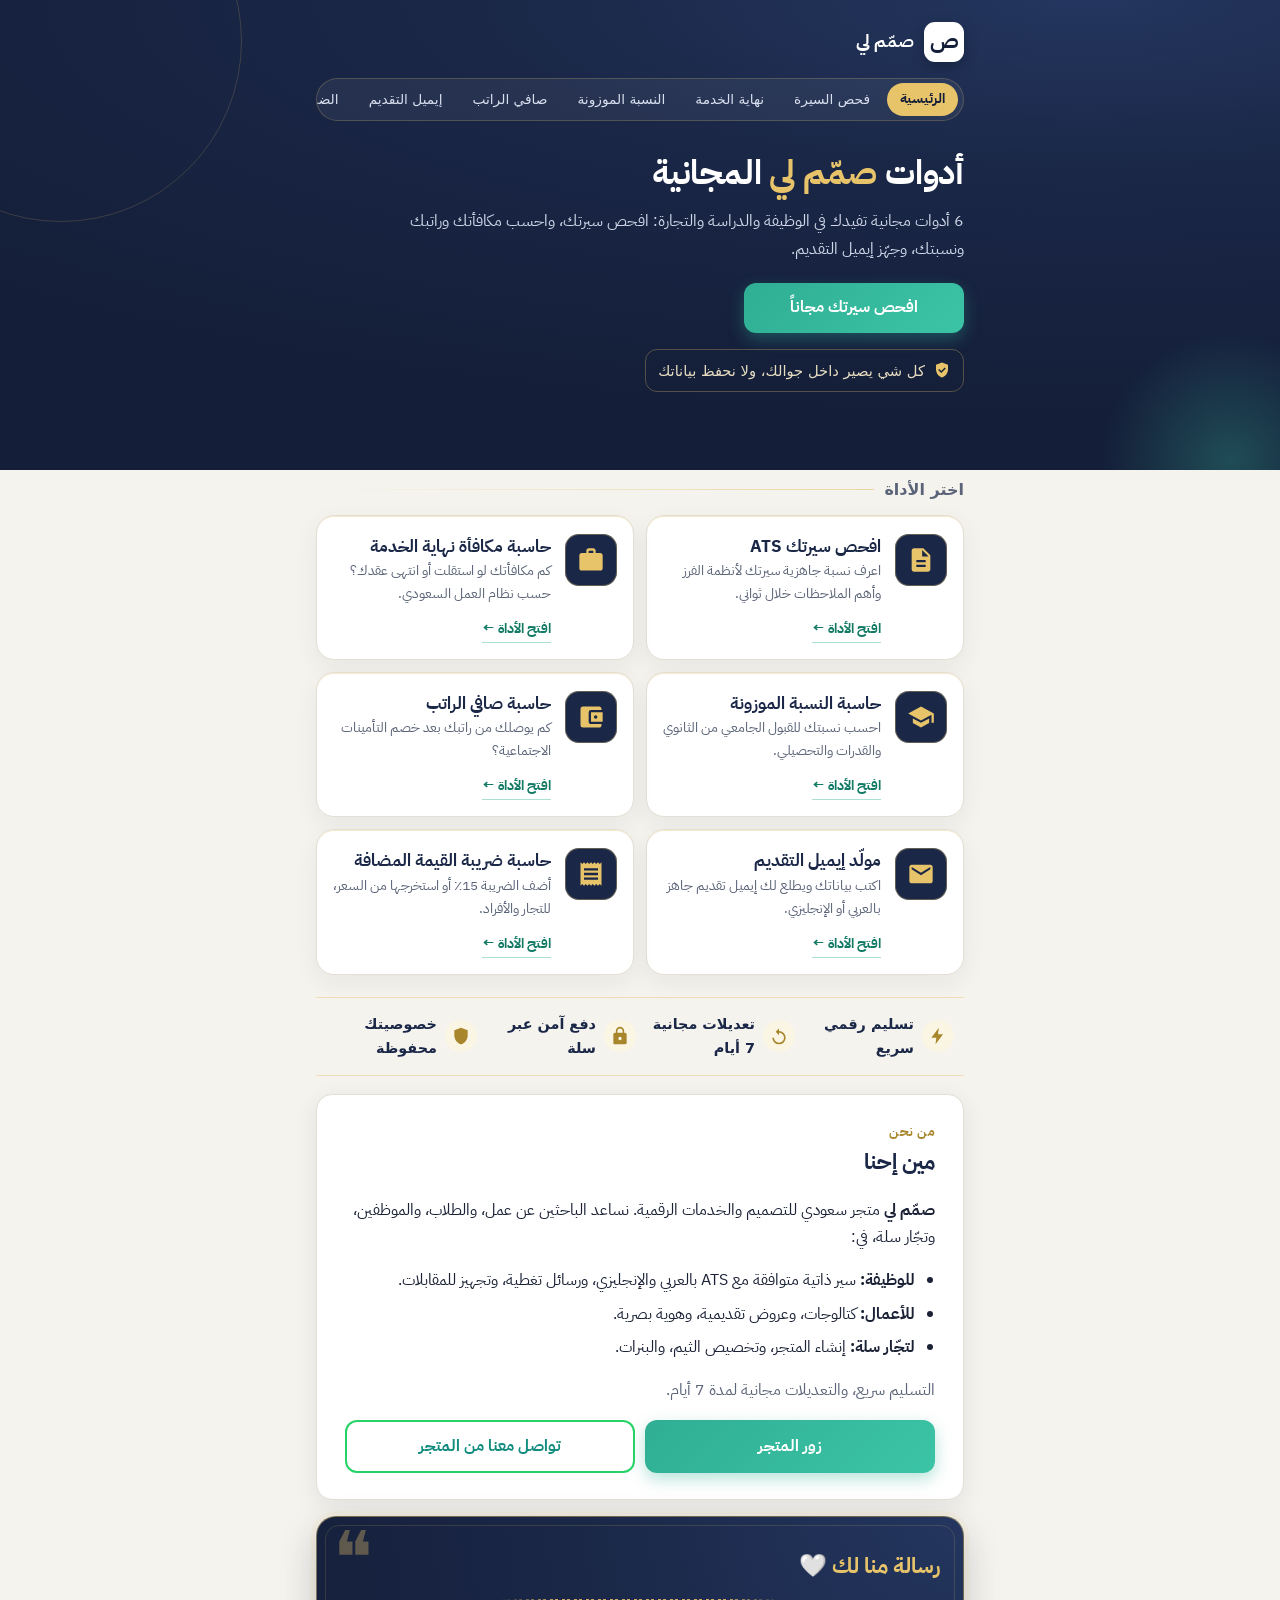
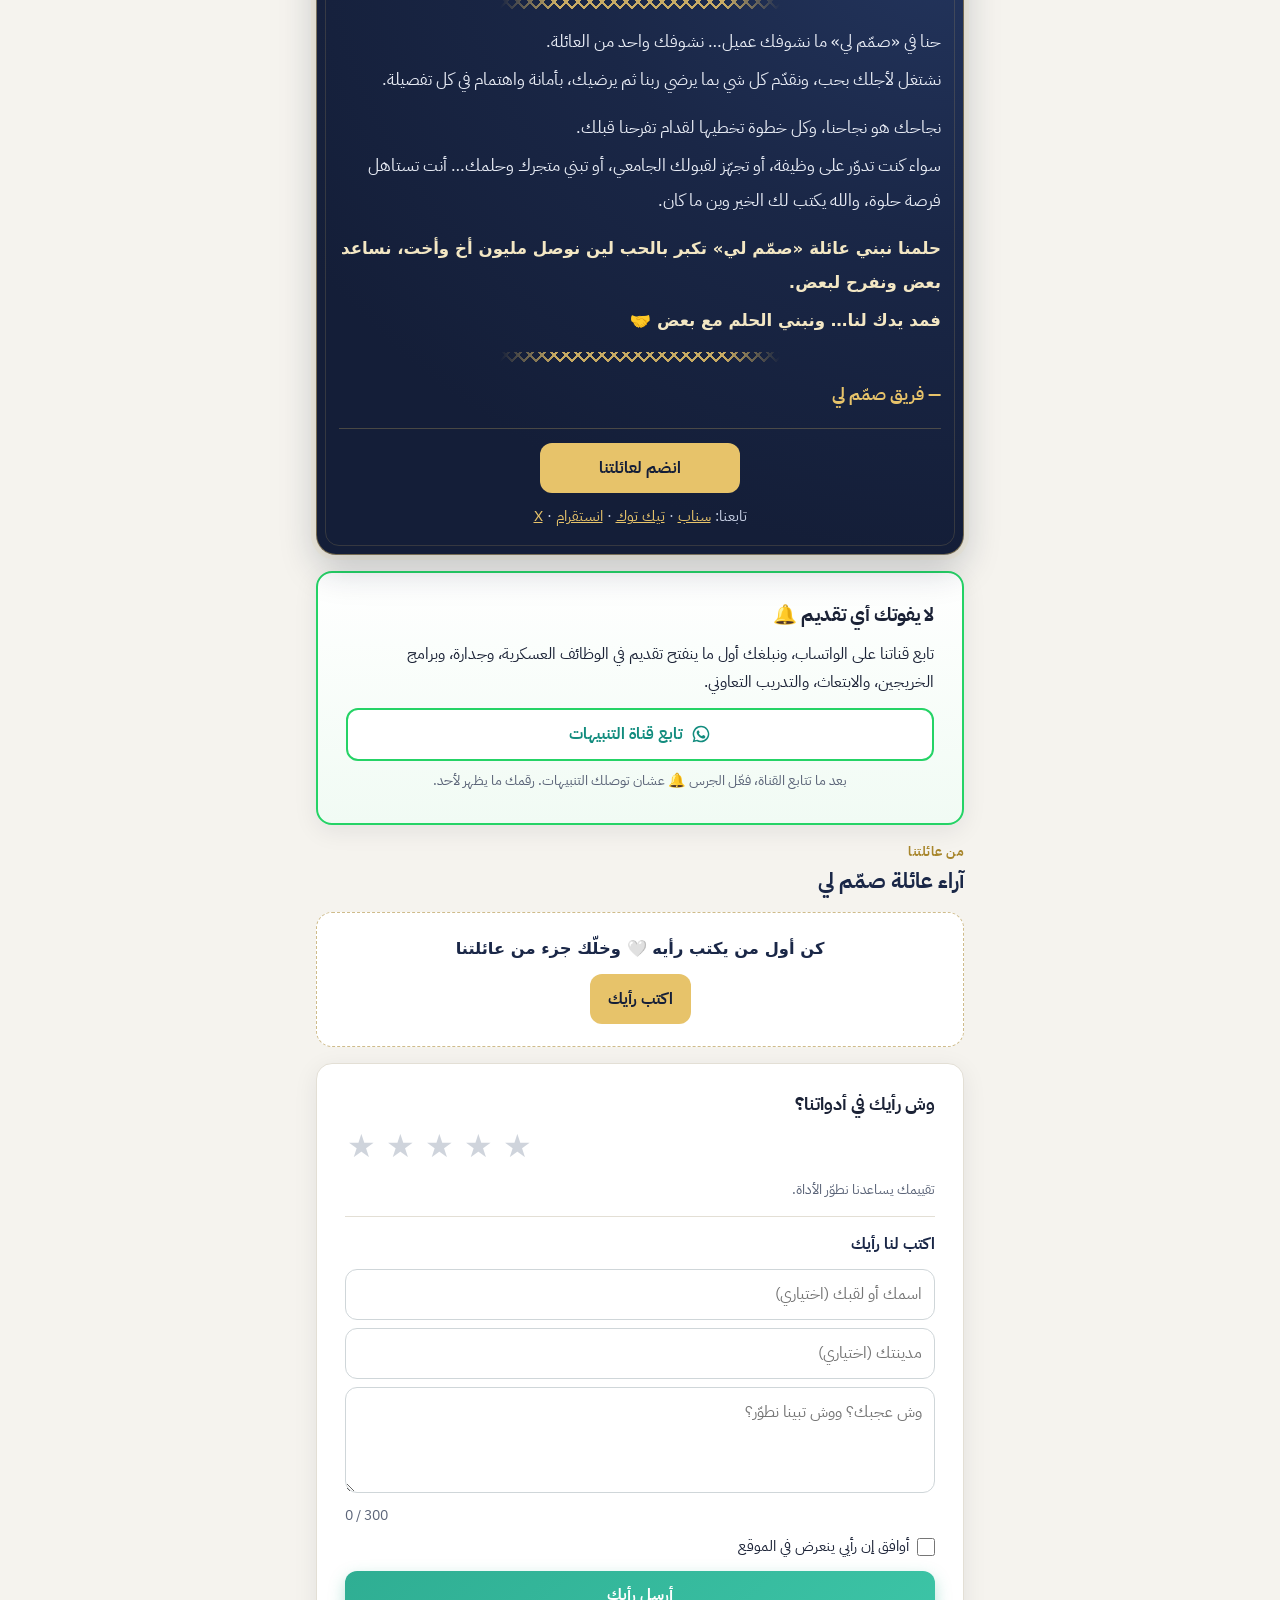
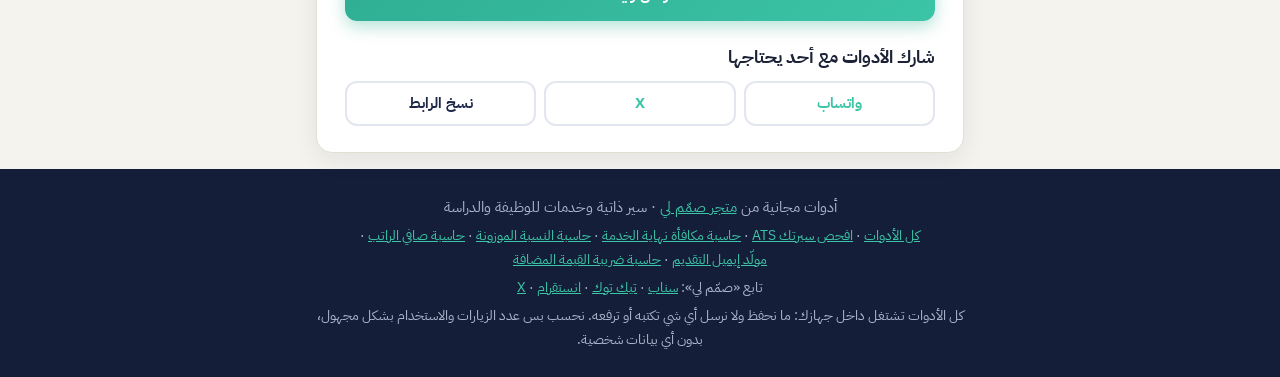
==== commit adc19ec6: "ربط زر الرأي بنموذج Google" ====
--- a/index.html
+++ b/index.html
@@ -163,8 +163,8 @@
           <p class="rv-count small muted" id="rvCount" aria-live="polite">0 / 300</p>
           <label class="consent"><input type="checkbox" id="rvOk"><span>أوافق إن رأيي ينعرض في الموقع</span></label>
           <p class="error small" id="rvErr" role="alert" hidden></p>
-          <a class="btn btn-primary btn-block" id="rvSend" href="mailto:info@smmlystore.com"><span>أرسل رأيك بالإيميل</span></a>
-          <p class="rv-thanks" id="rvThanks" aria-live="polite" hidden>شكراً لك 🤍 اضغط «إرسال» في الإيميل ويوصلنا رأيك، وبنعرضه بعد المراجعة.</p>
+          <button class="btn btn-primary btn-block" id="rvSend" type="button">أرسل رأيك</button>
+          <p class="rv-thanks" id="rvThanks" aria-live="polite" hidden>شكراً لك 🤍 رأيك وصلنا، وبنعرضه بعد المراجعة إذا وافقت على النشر.</p>
         </div>
         <h3 class="mt">شارك الأدوات مع أحد يحتاجها</h3>
         <div class="share">
--- a/assets/style.css
+++ b/assets/style.css
@@ -135,3 +135,163 @@
   .hero h1{font-size:2.7rem}
   .card{padding:26px 28px}
 }
+
+.extra-card h3{margin:0 0 8px}
+.stars{display:flex;flex-direction:row-reverse;justify-content:flex-end;gap:6px;direction:ltr}
+.stars button{font-size:2rem;line-height:1;background:none;border:0;color:#cfd4dc;cursor:pointer;padding:2px}
+.stars button:hover,.stars button:hover~button,.stars button.on,.stars button.on~button{color:var(--gold)}
+.stars button:focus-visible{outline:2px solid var(--teal);border-radius:6px}
+.share{display:flex;gap:8px;flex-wrap:wrap}
+.btn-share{flex:1 1 30%;min-height:44px;padding:10px;background:#fff;color:var(--navy);border:2px solid #e2e6ee;font-size:.95rem}
+.extra-card a{color:var(--teal-2)}
+
+/* ===== Shared top nav (scrolls sideways inside itself on small screens) ===== */
+.topnav{display:flex;gap:4px;margin:16px 0 0;padding:4px;max-width:100%;width:max-content;overflow-x:auto;-webkit-overflow-scrolling:touch;scrollbar-width:none;background:rgba(255,255,255,.06);border:1px solid rgba(231,195,106,.22);border-radius:999px}
+.topnav::-webkit-scrollbar{display:none}
+.topnav a{flex:none;color:#d7deee;text-decoration:none;font-size:.86rem;font-weight:500;padding:6px 13px;border-radius:999px;white-space:nowrap;line-height:1.5;transition:background .2s,color .2s}
+.topnav a[aria-current="page"]{background:var(--gold);color:var(--navy-2);font-weight:700}
+.topnav a:not([aria-current]):hover{background:rgba(255,255,255,.1);color:#fff}
+
+/* ===== Share card button ===== */
+.score-card .btn-gold{margin-top:14px}
+.card-msg{margin:8px 0 0;font-size:.82rem;color:#c7d0e4;min-height:1.2em}
+
+/* ===== Form fields ===== */
+.fld{display:block;font-weight:600;margin:14px 0 6px;font-size:.95rem}
+.inp{width:100%;font:inherit;font-size:1rem;border:1px solid #cfd6d9;border-radius:12px;padding:11px 12px;background:#fff;color:var(--ink);min-height:48px;-webkit-appearance:none;appearance:none}
+select.inp{background:#fff url("data:image/svg+xml,%3Csvg xmlns='http://www.w3.org/2000/svg' width='12' height='8' viewBox='0 0 12 8'%3E%3Cpath d='M1 1l5 5 5-5' fill='none' stroke='%235b6478' stroke-width='2' stroke-linecap='round'/%3E%3C/svg%3E") no-repeat 14px 50%;padding-left:36px}
+.inp:focus{border-color:var(--teal);outline:3px solid rgba(47,174,147,.25);outline-offset:0}
+.inp[aria-invalid="true"]{border-color:var(--bad)}
+
+/* ===== Alerts card ===== */
+.alerts-card{border:2px solid #25d366;background:linear-gradient(180deg,#fff,#f1fbf4)}
+.alerts-card h3{font-size:1.2rem}
+.alerts-card p{margin:0 0 4px}
+.alerts-card .alerts-err{margin:6px 0 0}
+.alerts-note{text-align:center;margin-top:8px!important}
+
+/* ===== Calculator ===== */
+.seg{display:flex;gap:6px;background:#eef1f4;border-radius:12px;padding:4px}
+.seg button{flex:1;font:inherit;font-weight:600;font-size:.95rem;border:0;background:transparent;color:var(--muted);border-radius:9px;padding:9px 6px;cursor:pointer;min-height:44px}
+.seg button.on{background:#fff;color:var(--navy);box-shadow:0 2px 8px rgba(20,30,56,.12)}
+.row2{display:grid;grid-template-columns:1fr 1fr;gap:10px}
+.row3{display:grid;grid-template-columns:repeat(3,1fr);gap:8px}
+.row2>div,.row3>div{min-width:0}
+input[type="date"].inp{direction:ltr;text-align:right}
+.hint{font-size:.84rem;color:var(--muted);margin:6px 0 0}
+.radios{display:grid;gap:8px;margin-top:4px}
+.radio{display:flex;align-items:flex-start;gap:10px;border:2px solid var(--line);border-radius:12px;padding:11px 12px;cursor:pointer;background:#fff}
+.radio input{margin:5px 0 0;accent-color:var(--teal);width:18px;height:18px;flex:none}
+.radio:has(input:checked){border-color:var(--teal);background:#f2fbf8}
+.radio b{display:block}
+.radio small{display:block;color:var(--muted);font-size:.84rem;line-height:1.5}
+fieldset{border:0;margin:0;padding:0;min-width:0}
+legend{font-weight:600;margin:16px 0 6px;font-size:.95rem;padding:0}
+.out-card{text-align:center;background:radial-gradient(120% 100% at 50% 0%,#24365f,var(--navy) 45%,var(--navy-2));color:#fff;border:0}
+.out-card h2{color:#c7d0e4;font-size:1rem;font-weight:600;margin:0}
+.out-amount{font-size:2.3rem;font-weight:700;line-height:1.3;margin:6px 0;color:var(--gold);overflow-wrap:anywhere}
+.out-note{margin:0 0 12px;color:#e3e8f3}
+.bd{width:100%;border-collapse:collapse;text-align:start;font-size:.93rem;background:rgba(255,255,255,.06);border-radius:12px;overflow:hidden}
+.bd th,.bd td{padding:9px 12px;border-top:1px solid rgba(255,255,255,.1);vertical-align:top}
+.bd tr:first-child th,.bd tr:first-child td{border-top:0}
+.bd th{font-weight:500;color:#c7d0e4;text-align:right}
+.bd td{text-align:left;white-space:nowrap;font-weight:600;direction:rtl}
+.bd tr.total th,.bd tr.total td{color:var(--gold);font-weight:700;font-size:1rem}
+.rules{margin:0;padding-inline-start:20px}
+.rules li{margin-bottom:6px}
+.note-box{background:#fdf8ea;border:1px solid #f0dca6;border-radius:12px;padding:12px 14px;font-size:.9rem;color:#5a4610;margin-top:12px}
+.note-box p{margin:0 0 6px}.note-box p:last-child{margin:0}
+
+.seg-wrap{flex-wrap:wrap}
+.seg-wrap button{flex:1 1 40%}
+.radios-2{grid-template-columns:1fr 1fr}
+.radios-3{grid-template-columns:1fr}
+@media (min-width:520px){.radios-3{grid-template-columns:repeat(3,1fr)}}
+.dim{opacity:.45}
+.mail-body{min-height:260px;line-height:1.8;font-size:.95rem;resize:vertical}
+.mt-s{margin-top:14px}
+.row2 .btn{width:100%}
+.out-card h2:empty{display:none}
+
+/* ===== Hub (premium) ===== */
+.hero-hub{padding:22px 0 78px}
+.hero-hub::before{content:"";position:absolute;inset-inline-end:-120px;top:-140px;width:360px;height:360px;border-radius:50%;border:1px solid rgba(231,195,106,.18);pointer-events:none}
+.hero-hub h1{font-size:2.15rem;letter-spacing:-.2px;margin:30px 0 12px}
+.hero-hub .accent{color:var(--gold)}
+.hero-hub .lead{max-width:34em;color:#cfd7e8}
+.hero-cta{margin:4px 0 16px;min-width:220px}
+.hero-hub .privacy{display:flex;width:max-content;max-width:100%;background:transparent;border-color:rgba(231,195,106,.3);color:#e6dcc0}
+.hero-hub .privacy svg{color:var(--gold)}
+.sec-title{font-size:1rem;font-weight:600;color:var(--muted);margin:6px 0 12px;display:flex;align-items:center;gap:10px}
+.sec-title::after{content:"";flex:1;height:1px;background:linear-gradient(90deg,transparent,rgba(231,195,106,.6))}
+.tools-grid{display:grid;grid-template-columns:1fr;gap:12px;margin-bottom:22px}
+@media (min-width:600px){.tools-grid{grid-template-columns:1fr 1fr}}
+.tool-card{display:grid;grid-template-columns:52px 1fr;grid-template-rows:auto auto;gap:4px 14px;align-items:start;text-decoration:none;color:var(--ink);background:#fff;border:1px solid var(--line);border-radius:18px;padding:18px 16px 16px;box-shadow:0 1px 0 rgba(231,195,106,.35) inset,0 8px 24px rgba(20,30,56,.06);transition:transform .2s,box-shadow .2s,border-color .2s;position:relative}
+.tool-card:hover{transform:translateY(-2px);box-shadow:0 14px 32px rgba(20,30,56,.12);border-color:rgba(231,195,106,.7)}
+.tool-ic{grid-row:1/3;width:52px;height:52px;border-radius:14px;display:grid;place-items:center;background:var(--navy);color:var(--gold);box-shadow:0 0 0 1px rgba(231,195,106,.35) inset}
+.tool-txt b{display:block;font-size:1.05rem;line-height:1.5;color:var(--navy)}
+.tool-txt span{display:block;font-size:.9rem;color:var(--muted);line-height:1.6}
+.tool-go{grid-column:2;justify-self:start;margin-top:8px;font-size:.88rem;font-weight:700;color:#127a64;border-bottom:1px solid rgba(47,174,147,.4);padding-bottom:1px}
+.tool-go::after{content:" ←"}
+.trust{list-style:none;margin:0 0 18px;padding:14px 10px;display:grid;grid-template-columns:1fr 1fr;gap:10px 8px;border-top:1px solid rgba(231,195,106,.45);border-bottom:1px solid rgba(231,195,106,.45)}
+@media (min-width:600px){.trust{grid-template-columns:repeat(4,1fr)}}
+.trust li{display:flex;align-items:center;gap:8px;font-size:.9rem;font-weight:600;color:var(--navy)}
+.t-ic{flex:none;width:32px;height:32px;border-radius:50%;display:grid;place-items:center;background:#fbf5e4;color:#a8862c}
+.eyebrow{margin:0 0 2px;font-size:.8rem;font-weight:700;letter-spacing:.5px;color:#a8862c}
+.about h2{font-size:1.35rem;margin-bottom:10px;color:var(--navy)}
+.about-list{margin:8px 0 10px;padding-inline-start:20px}
+.about-list li{margin-bottom:6px}
+.letter{position:relative;margin:0 0 16px;padding:30px 22px 24px;border-radius:20px;color:#e8ecf5;background:radial-gradient(120% 100% at 100% 0%,#24365f,var(--navy) 50%,var(--navy-2));border:1px solid rgba(231,195,106,.45);box-shadow:0 0 0 5px rgba(231,195,106,.08),0 14px 36px rgba(20,30,56,.22);overflow:hidden}
+.letter::after{content:"";position:absolute;inset:8px;border:1px solid rgba(231,195,106,.16);border-radius:14px;pointer-events:none}
+.letter-orn{position:absolute;inset-inline-end:16px;top:6px;font-size:4.6rem;line-height:1;color:var(--gold);opacity:.35;font-family:Georgia,"Times New Roman",serif}
+.letter-h{font-size:1.4rem;color:var(--gold);margin:0 0 12px}
+.letter p{margin:0 0 4px;font-size:1.04rem;line-height:2.05}
+.letter p.gap{margin-top:14px}
+.letter p.dream{color:#f3e7c4;font-weight:600}
+.letter .sign{margin:4px 0 0;font-weight:700;color:var(--gold);font-size:1.05rem}
+.sadu{height:12px;margin:14px auto;max-width:280px;opacity:.85;
+  background:
+    linear-gradient(135deg,transparent 33%,var(--gold) 33%,var(--gold) 45%,transparent 45%) 0 0/12px 12px,
+    linear-gradient(225deg,transparent 33%,var(--gold) 33%,var(--gold) 45%,transparent 45%) 0 0/12px 12px,
+    linear-gradient(90deg,transparent,rgba(231,195,106,.0));
+  -webkit-mask:linear-gradient(90deg,transparent,#000 20%,#000 80%,transparent);mask:linear-gradient(90deg,transparent,#000 20%,#000 80%,transparent)}
+.family-cta{position:relative;z-index:1;margin-top:16px;padding-top:14px;border-top:1px solid rgba(231,195,106,.25);text-align:center}
+.family-cta .btn{min-width:200px}
+.follow{margin:10px 0 0!important;font-size:.92rem!important;line-height:1.8!important;color:#c7d0e4}
+.follow a{color:var(--gold)}
+.foot-msg{color:#e6dcc0;font-size:.92rem;border-bottom:1px solid rgba(231,195,106,.25);padding-bottom:12px;margin-bottom:12px!important}
+.foot-msg a{color:var(--gold);font-weight:700;white-space:nowrap}
+.foot-tools a{white-space:nowrap}
+
+/* ===== Review box ===== */
+.review{margin-top:14px;padding-top:14px;border-top:1px solid var(--line)}
+.review-h{margin:0 0 10px;color:var(--navy);font-size:1rem}
+.review .inp{margin-bottom:8px}
+.review textarea.inp{min-height:88px;resize:vertical;margin-bottom:0}
+.rv-count{text-align:left;margin:2px 0 6px;direction:ltr}
+.consent{display:flex;align-items:flex-start;gap:8px;font-size:.92rem;cursor:pointer}
+.consent input{width:18px;height:18px;margin:4px 0 0;accent-color:var(--teal);flex:none}
+.rv-thanks{margin:10px 0 0;padding:10px 12px;border-radius:12px;background:#fbf5e4;color:#6b5414;font-weight:600;text-align:center}
+.extra-card .review a.btn-wa{color:#128c7e}
+
+/* ===== Reviews (hub) ===== */
+.reviews{margin:4px 0 16px}
+.reviews h2{font-size:1.3rem;color:var(--navy);margin-bottom:12px}
+.rv-empty{text-align:center;background:#fff;border:1px dashed rgba(168,134,44,.55);border-radius:var(--radius);padding:22px 16px}
+.rv-empty p{margin:0 0 12px;font-weight:600;color:var(--navy);font-size:1.02rem}
+.rv-list{display:grid;grid-template-columns:1fr;gap:12px}
+@media (min-width:600px){.rv-list{grid-template-columns:1fr 1fr}}
+.rv-card{position:relative;margin:0;background:#fff;border:1px solid var(--line);border-top:3px solid var(--gold);border-radius:16px;padding:16px 16px 14px;box-shadow:0 6px 20px rgba(20,30,56,.06)}
+.rv-card::before{content:"❝";position:absolute;inset-inline-end:12px;top:4px;font-size:2.4rem;line-height:1;color:var(--gold);opacity:.4;font-family:Georgia,serif}
+.rv-stars{color:var(--gold);letter-spacing:2px;font-size:1.05rem}
+.rv-text{margin:6px 0 10px;line-height:1.9;overflow-wrap:anywhere}
+.rv-who{font-weight:700;color:var(--navy);font-size:.92rem;display:flex;flex-wrap:wrap;gap:6px;align-items:center}
+.rv-tool{font-weight:500;font-size:.8rem;color:#a8862c;background:#fbf5e4;border-radius:999px;padding:1px 10px}
+.reviews #reviewsMore{margin-top:12px}
+
+.seg-wrap button span{display:block;line-height:1.45;font-size:.86rem}
+.seg-wrap button span+span{font-size:.8rem;opacity:.8}
+.math{text-align:center;background:#f4f6f9;border-radius:12px;padding:10px;font-weight:600;color:var(--navy);line-height:1.9}
+.extra-card h3.mt{margin-top:22px}
+.review .row2{grid-template-columns:1fr;gap:0}
+.legend-gap,fieldset legend{margin-top:18px}
